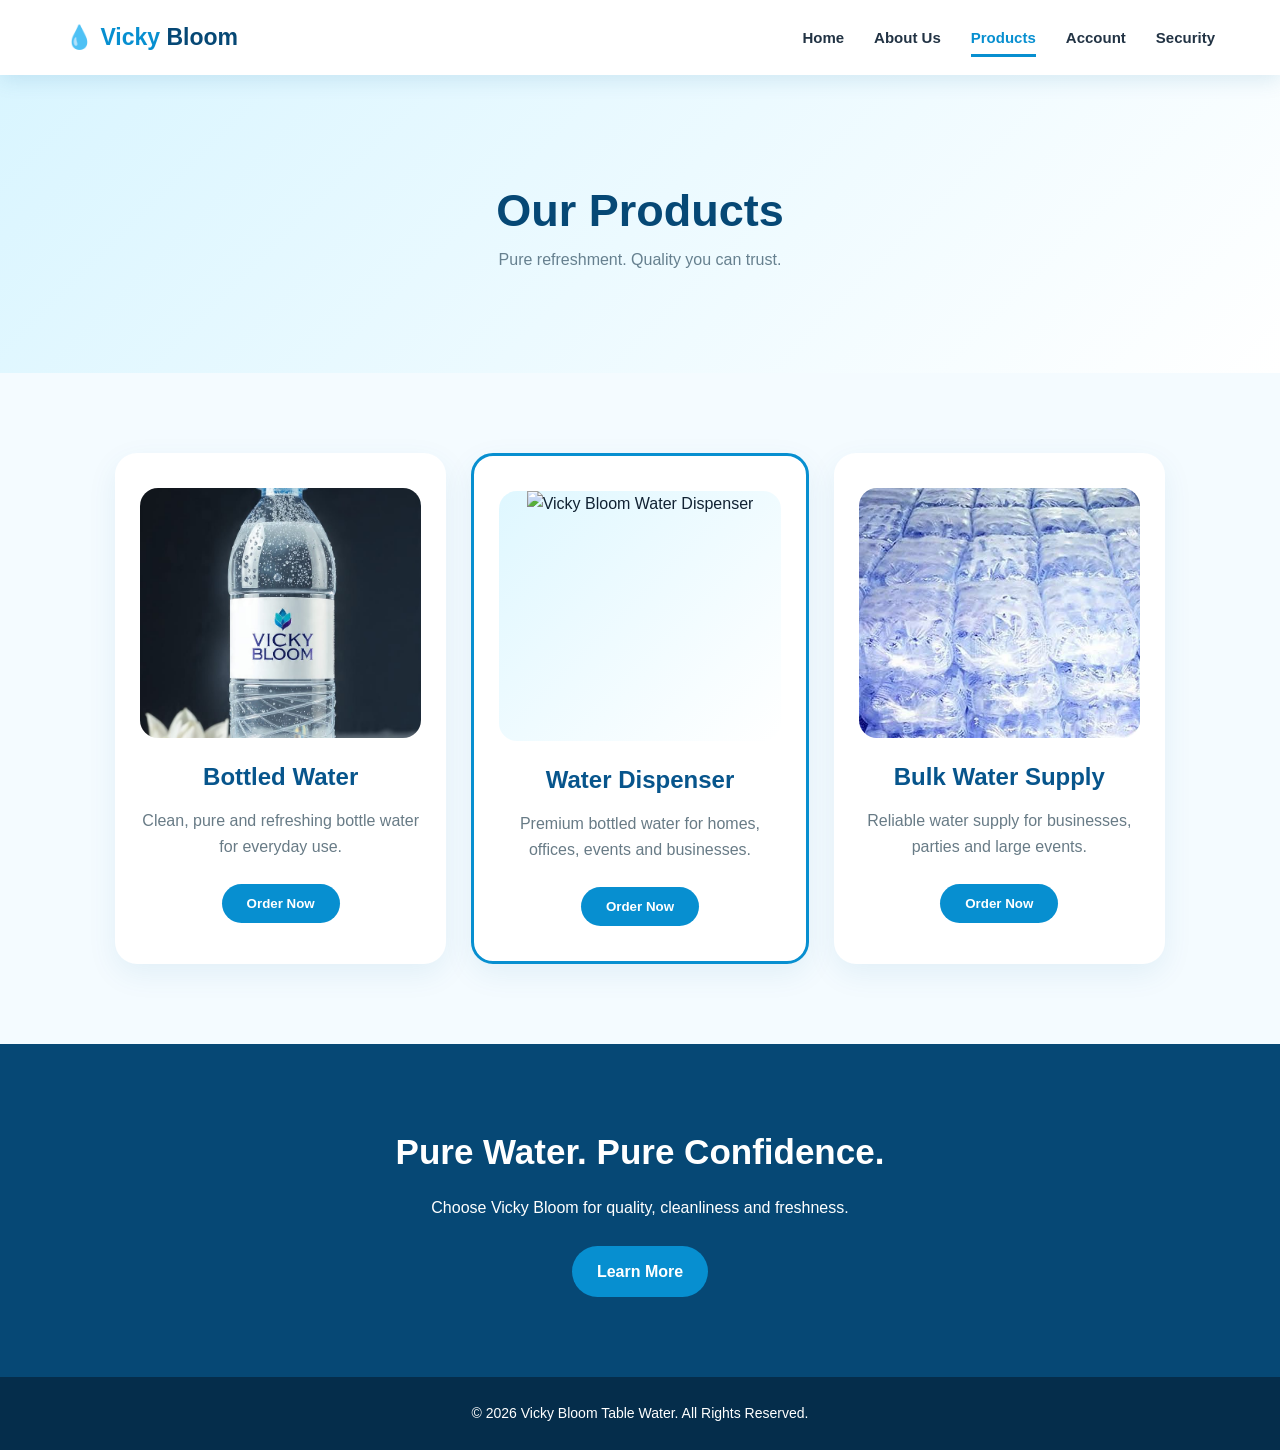
==== product.html @ 856807c1 "Add files via upload" ====
<!DOCTYPE html><html lang="en"><head><meta charset="UTF-8">

<meta name="viewport"
      content="width=device-width, initial-scale=1.0">

<title>Products | Vicky Bloom</title>

<link rel="stylesheet" href="style.css">


<!-- INTERNAL CSS FOR PRODUCT IMAGES -->

<style>

    /* PRODUCT IMAGE AREA */

    .product-image-box {

        width: 100%;

        height: 250px;

        overflow: hidden;

        border-radius: 18px;

        background: linear-gradient(
            135deg,
            #dff7ff,
            #ffffff
        );

        position: relative;

    }


    /* IMAGE */

    .product-image-box img {

        width: 100%;

        height: 100%;

        object-fit: cover;

        transition: transform 0.6s ease;

    }


    /* IMAGE ZOOM EFFECT */

    .product-card:hover
    .product-image-box img {

        transform: scale(1.15);

    }


    /* IMAGE DARK OVERLAY */

    .product-image-box::after {

        content: "";

        position: absolute;

        inset: 0;

        background: linear-gradient(
            to top,
            rgba(0, 65, 100, 0.5),
            transparent
        );

        opacity: 0;

        transition: 0.5s;

    }


    .product-card:hover
    .product-image-box::after {

        opacity: 1;

    }


    /* PRODUCT IMAGE ICON */

    .image-placeholder {

        height: 100%;

        display: flex;

        align-items: center;

        justify-content: center;

        flex-direction: column;

        color: #078fd0;

        font-size: 55px;

    }


    .image-placeholder p {

        font-size: 14px;

        margin-top: 10px;

        color: #607582;

    }


    /* PRODUCT CARD EFFECT */

    .product-card {

        transition: transform 0.4s ease,
                    box-shadow 0.4s ease;

    }


    .product-card:hover {

        transform: translateY(-12px);

        box-shadow:
            0 20px 40px
            rgba(0, 100, 150, 0.18);

    }


    /* BUTTON EFFECT */

    .product-card button {

        transition: 0.3s ease;

    }


    .product-card button:hover {

        transform: scale(1.05);

    }

</style>

</head><body><!-- NAVIGATION BAR -->

<header>

    <nav class="navbar">


        <div class="logo">

            💧 Vicky
            <span>Bloom</span>

        </div>


        <ul class="nav-links"
            id="navLinks">


            <li>

                <a href="index.html">

                    Home

                </a>

            </li>


            <li>

                <a href="about.html">

                    About Us

                </a>

            </li>


            <li>

                <a href="product.html"
                   class="active">

                    Products

                </a>

            </li>


            <li>

                <a href="account.html">

                    Account

                </a>

            </li>


            <li>

                <a href="security.html">

                    Security

                </a>

            </li>


        </ul>


        <div class="menu-btn"
             id="menuBtn">

            ☰

        </div>


    </nav>

</header>



<!-- PAGE HEADER -->

<section class="page-hero">

    <h1>

        Our Products

    </h1>


    <p>

        Pure refreshment.
        Quality you can trust.

    </p>

</section>



<!-- PRODUCTS SECTION -->

<section class="products">


    <!-- PRODUCT 1 -->

    <div class="product-card">


        <div class="product-image-box">

            <!-- PUT YOUR IMAGE HERE -->

            <img src="X.jpg"
                 alt="Vicky Bloom Bottled Water">


            <!--

            If you do not have an image yet,
            you can temporarily use this:

            <div class="image-placeholder">

                💧

                <p>
                    Your image goes here
                </p>

            </div>

            -->

        </div>


        <h2>

            Bottled Water

        </h2>


        <p>

            Clean, pure and refreshing bottle water
            for everyday use.

        </p>


        <button>

            Order Now

        </button>


    </div>



    <!-- PRODUCT 2 -->

    <div class="product-card featured">


        <div class="product-image-box">


            <!-- PUT YOUR IMAGE HERE -->

        <img src="p.jpg" alt="Vicky Bloom Water Dispenser">



        </div>


        <h2>

           Water Dispenser

        </h2>


        <p>

            Premium bottled water for homes,
            offices, events and businesses.

        </p>


        <button>

            Order Now

        </button>


    </div>



    <!-- PRODUCT 3 -->

    <div class="product-card">


        <div class="product-image-box">


            <!-- PUT YOUR IMAGE HERE -->

            <img src="W.jpg"
                 alt="Vicky Bloom Bulk Water Supply">


        </div>


        <h2>

            Bulk Water Supply

        </h2>


        <p>

            Reliable water supply for businesses,
            parties and large events.

        </p>


        <button>

            Order Now

        </button>


    </div>


</section>



<!-- WHY CHOOSE US -->

<section class="contact-section">


    <h2>

        Pure Water.
        Pure Confidence.

    </h2>


    <p>

        Choose Vicky Bloom for quality,
        cleanliness and freshness.

    </p>


    <a href="about.html"
       class="btn">

        Learn More

    </a>


</section>



<!-- FOOTER -->

<footer>


    <p>

        © 2026 Vicky Bloom Table Water.

        All Rights Reserved.

    </p>


</footer>



<script src="script.js"></script>

</body></html>
---- style.css ----
/* =========================
   GENERAL SETTINGS
========================= */

* {
    margin: 0;
    padding: 0;
    box-sizing: border-box;
}


body {
    font-family: Arial, sans-serif;

    background: #f4fbff;

    color: #123;

    line-height: 1.6;
}


/* =========================
   NAVIGATION BAR
========================= */

header {
    position: sticky;

    top: 0;

    z-index: 1000;

    background: white;

    box-shadow: 0 5px 20px rgba(0, 100, 150, 0.12);
}


.navbar {
    max-width: 1200px;

    height: 75px;

    margin: auto;

    padding: 0 25px;

    display: flex;

    align-items: center;

    justify-content: space-between;
}


.logo {
    font-size: 23px;

    font-weight: bold;

    color: #078fd0;
}


.logo span {
    color: #064875;
}


.nav-links {
    display: flex;

    list-style: none;

    gap: 30px;
}


.nav-links a {
    text-decoration: none;

    color: #234;

    font-size: 15px;

    font-weight: bold;

    transition: 0.3s;
}


.nav-links a:hover {
    color: #078fd0;
}


.nav-links a.active {
    color: #078fd0;

    border-bottom: 3px solid #078fd0;

    padding-bottom: 8px;
}


.menu-btn {
    display: none;

    font-size: 30px;

    cursor: pointer;

    color: #064875;
}


/* =========================
   HOME HERO
========================= */

.hero {
    min-height: 620px;

    padding: 80px 10%;

    display: flex;

    align-items: center;

    justify-content: space-between;

    gap: 50px;

    background:
        linear-gradient(
            135deg,
            #dff7ff,
            white,
            #c9efff
        );
}


.hero-content {
    max-width: 600px;
}


.small-title {
    color: #078fd0;

    letter-spacing: 3px;

    font-weight: bold;

    font-size: 13px;
}


.hero h1 {
    font-size: 65px;

    line-height: 1.1;

    color: #064875;

    margin-top: 15px;
}


.hero h1 span {
    color: #078fd0;
}


.hero-content p {
    margin-top: 20px;

    color: #607582;

    font-size: 17px;
}


.hero-buttons {
    margin-top: 30px;

    display: flex;

    gap: 15px;
}


.btn,
.btn-outline {
    display: inline-block;

    padding: 13px 25px;

    border-radius: 30px;

    text-decoration: none;

    font-weight: bold;

    transition: 0.3s;
}


.btn {
    background: #078fd0;

    color: white;
}


.btn:hover {
    background: #064875;

    transform: translateY(-3px);
}


.btn-outline {
    color: #078fd0;

    border: 2px solid #078fd0;
}


.btn-outline:hover {
    color: white;

    background: #078fd0;
}


/* =========================
   WATER CARD
========================= */

.water-card {
    width: 280px;

    height: 350px;

    background: rgba(255, 255, 255, 0.8);

    border-radius: 150px 150px 30px 30px;

    display: flex;

    align-items: center;

    justify-content: center;

    flex-direction: column;

    box-shadow: 0 20px 40px rgba(0, 100, 150, 0.15);
}


.water-drop {
    font-size: 100px;
}


.water-card h2 {
    color: #078fd0;

    font-size: 45px;
}


/* =========================
   FEATURES
========================= */

.features {
    max-width: 1100px;

    margin: 60px auto;

    padding: 0 20px;

    display: flex;

    gap: 25px;
}


.feature-card {
    flex: 1;

    background: white;

    padding: 30px;

    text-align: center;

    border-radius: 20px;

    box-shadow: 0 10px 30px rgba(0, 100, 150, 0.08);
}


.feature-icon {
    font-size: 45px;
}


.feature-card h3 {
    color: #07558c;

    margin: 15px 0;
}


.feature-card p {
    color: #687b86;
}


/* =========================
   PAGE HERO
========================= */

.page-hero {
    padding: 100px 20px;

    text-align: center;

    background:
        linear-gradient(
            135deg,
            #d9f5ff,
            white
        );
}


.page-hero h1 {
    color: #064875;

    font-size: 45px;
}


.page-hero p {
    color: #66808f;
}


/* =========================
   ABOUT PAGE
========================= */

.about-content {
    max-width: 1100px;

    margin: 80px auto;

    padding: 0 25px;

    display: flex;

    align-items: center;

    gap: 60px;
}


.about-text {
    flex: 1;
}


.about-text h2 {
    font-size: 35px;

    color: #07558c;

    margin-bottom: 20px;
}


.about-text p {
    color: #607582;

    margin-bottom: 20px;
}


.mission-box {
    padding: 20px;

    border-left: 5px solid #078fd0;

    background: #e8f8ff;
}


.about-image {
    flex: 1;

    min-height: 350px;

    border-radius: 30px;

    color: white;

    background:
        linear-gradient(
            135deg,
            #078fd0,
            #064875
        );

    display: flex;

    align-items: center;

    justify-content: center;

    flex-direction: column;
}


.big-drop {
    font-size: 110px;
}


/* =========================
   PRODUCTS
========================= */

.products,
.department,
.security-content {
    max-width: 1100px;

    margin: 80px auto;

    padding: 0 25px;

    display: flex;

    gap: 25px;
}


.product-card,
.department-card,
.security-card {
    flex: 1;

    background: white;

    padding: 35px 25px;

    text-align: center;

    border-radius: 22px;

    box-shadow: 0 10px 30px rgba(0, 100, 150, 0.08);

    transition: 0.3s;
}


.product-card:hover,
.department-card:hover,
.security-card:hover {
    transform: translateY(-10px);
}


.product-card.featured {
    border: 3px solid #078fd0;
}


.product-icon,
.department-card span,
.security-card span {
    font-size: 55px;
}


.product-card h2,
.department-card h2,
.security-card h2 {
    color: #07558c;

    margin: 20px 0 12px;
}


.product-card p,
.department-card p,
.security-card p {
    color: #687b86;
}


.product-card button {
    margin-top: 25px;

    padding: 12px 25px;

    border: none;

    border-radius: 25px;

    background: #078fd0;

    color: white;

    font-weight: bold;

    cursor: pointer;
}


.product-card button:hover {
    background: #064875;
}


/* =========================
   CONTACT SECTION
========================= */

.contact-section {
    text-align: center;

    padding: 80px 20px;

    background: #064875;

    color: white;
}


.contact-section h2 {
    font-size: 35px;

    margin-bottom: 15px;
}


.contact-section p {
    margin-bottom: 25px;
}


/* =========================
   FOOTER
========================= */

footer {
    background: #052d4b;

    color: white;

    text-align: center;

    padding: 25px;

    font-size: 14px;
}


/* =========================
   MOBILE RESPONSIVENESS
========================= */

@media (max-width: 768px) {


    .menu-btn {
        display: block;
    }


    .nav-links {
        position: absolute;

        top: 75px;

        left: -100%;

        width: 100%;

        background: white;

        display: flex;

        flex-direction: column;

        gap: 0;

        text-align: center;

        transition: 0.4s;
    }


    .nav-links.show {
        left: 0;
    }


    .nav-links li {
        padding: 18px;
    }


    .nav-links a.active {
        border-bottom: none;
    }


    .hero {
        flex-direction: column;

        text-align: center;

        padding: 80px 25px;
    }


    .hero h1 {
        font-size: 45px;
    }


    .hero-buttons {
        justify-content: center;

        flex-wrap: wrap;
    }


    .features,
    .products,
    .department,
    .security-content,
    .about-content {
        flex-direction: column;
    }


    .water-card {
        margin-top: 30px;
    }


    .page-hero h1 {
        font-size: 35px;
    }

}
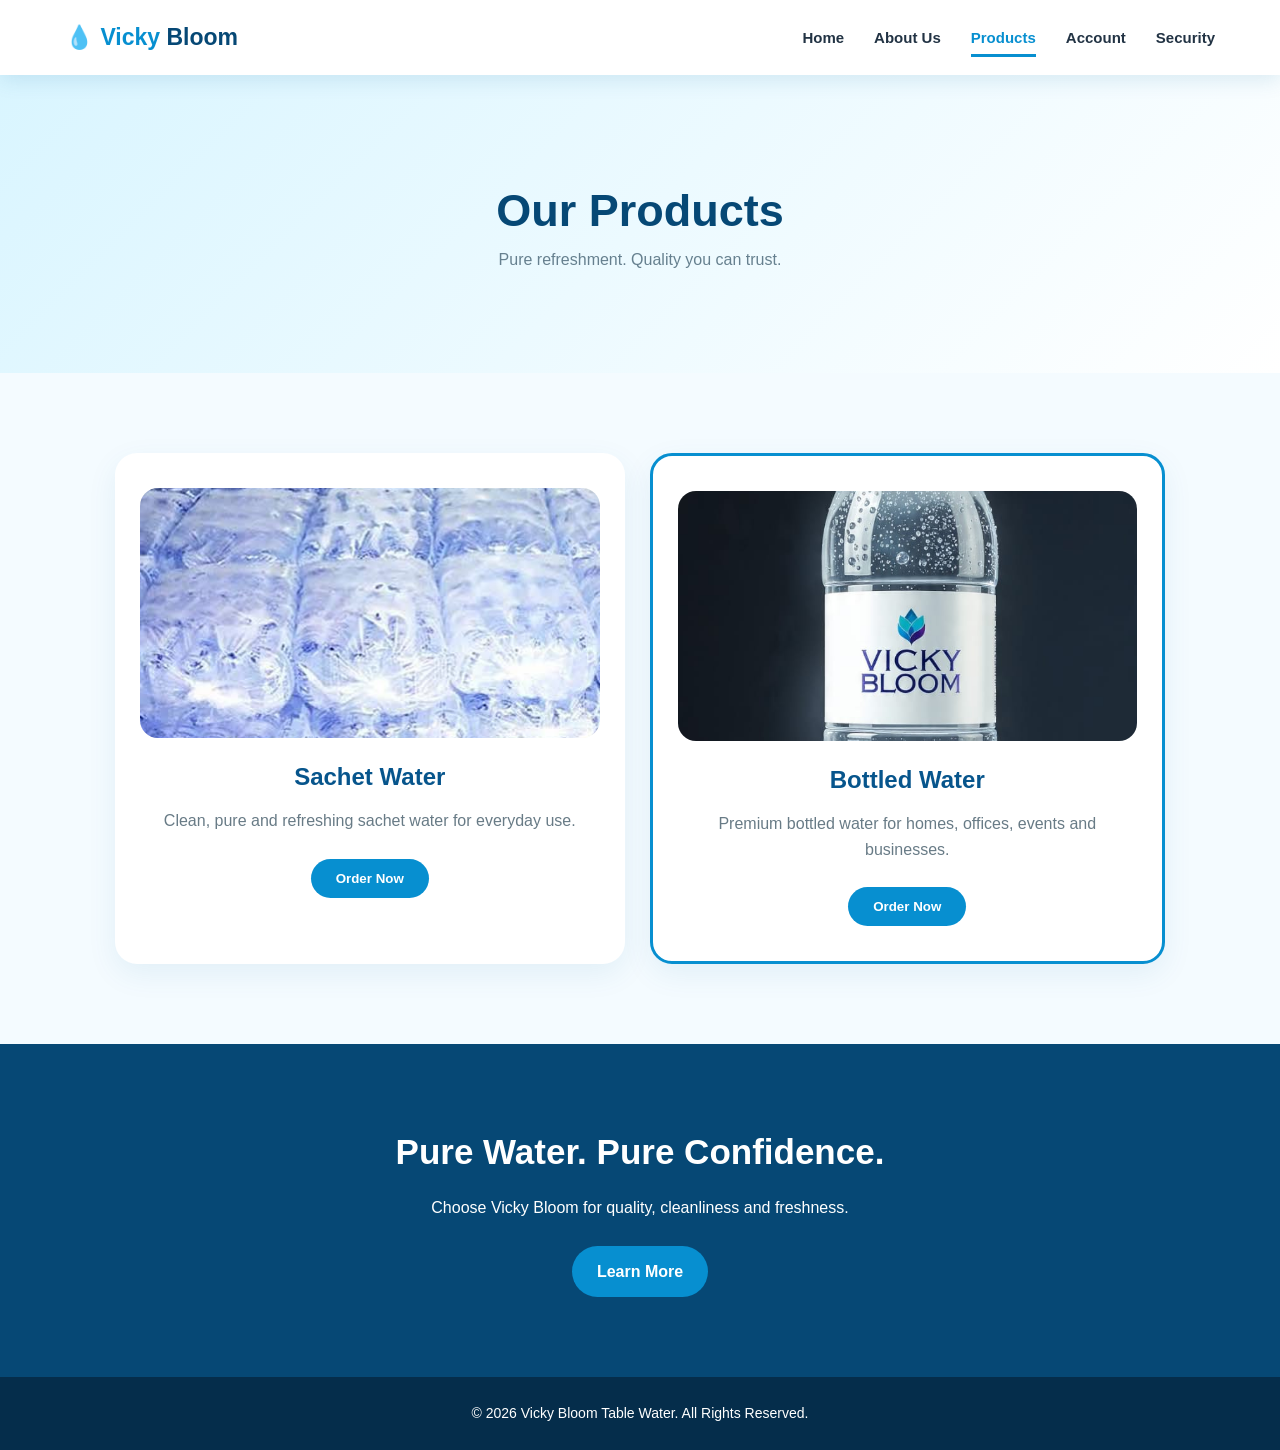
==== commit 0c493871: "Add files via upload" ====
--- a/product.html
+++ b/product.html
@@ -204,7 +204,7 @@
 
             <li>
 
-                <a href="product.html"
+                <a href="products.html"
                    class="active">
 
                     Products
@@ -289,8 +289,8 @@
 
             <!-- PUT YOUR IMAGE HERE -->
 
-            <img src="X.jpg"
-                 alt="Vicky Bloom Bottled Water">
+            <img src="W.jpg"
+                 alt="Vicky Bloom Sachet Water">
 
 
             <!--
@@ -315,50 +315,50 @@
 
         <h2>
 
+            Sachet Water
+
+        </h2>
+
+
+        <p>
+
+            Clean, pure and refreshing sachet water
+            for everyday use.
+
+        </p>
+
+
+        <button>
+
+            Order Now
+
+        </button>
+
+
+    </div>
+
+
+
+    <!-- PRODUCT 2 -->
+
+    <div class="product-card featured">
+
+
+        <div class="product-image-box">
+
+
+            <!-- PUT YOUR IMAGE HERE -->
+
+            <img src="X.jpg"
+                 alt="Vicky Bloom Bottled Water">
+
+
+        </div>
+
+
+        <h2>
+
             Bottled Water
-
-        </h2>
-
-
-        <p>
-
-            Clean, pure and refreshing bottle water
-            for everyday use.
-
-        </p>
-
-
-        <button>
-
-            Order Now
-
-        </button>
-
-
-    </div>
-
-
-
-    <!-- PRODUCT 2 -->
-
-    <div class="product-card featured">
-
-
-        <div class="product-image-box">
-
-
-            <!-- PUT YOUR IMAGE HERE -->
-
-        <img src="p.jpg" alt="Vicky Bloom Water Dispenser">
-
-
-
-        </div>
-
-
-        <h2>
-
-           Water Dispenser
 
         </h2>
 
@@ -384,44 +384,6 @@
 
     <!-- PRODUCT 3 -->
 
-    <div class="product-card">
-
-
-        <div class="product-image-box">
-
-
-            <!-- PUT YOUR IMAGE HERE -->
-
-            <img src="W.jpg"
-                 alt="Vicky Bloom Bulk Water Supply">
-
-
-        </div>
-
-
-        <h2>
-
-            Bulk Water Supply
-
-        </h2>
-
-
-        <p>
-
-            Reliable water supply for businesses,
-            parties and large events.
-
-        </p>
-
-
-        <button>
-
-            Order Now
-
-        </button>
-
-
-    </div>
 
 
 </section>
